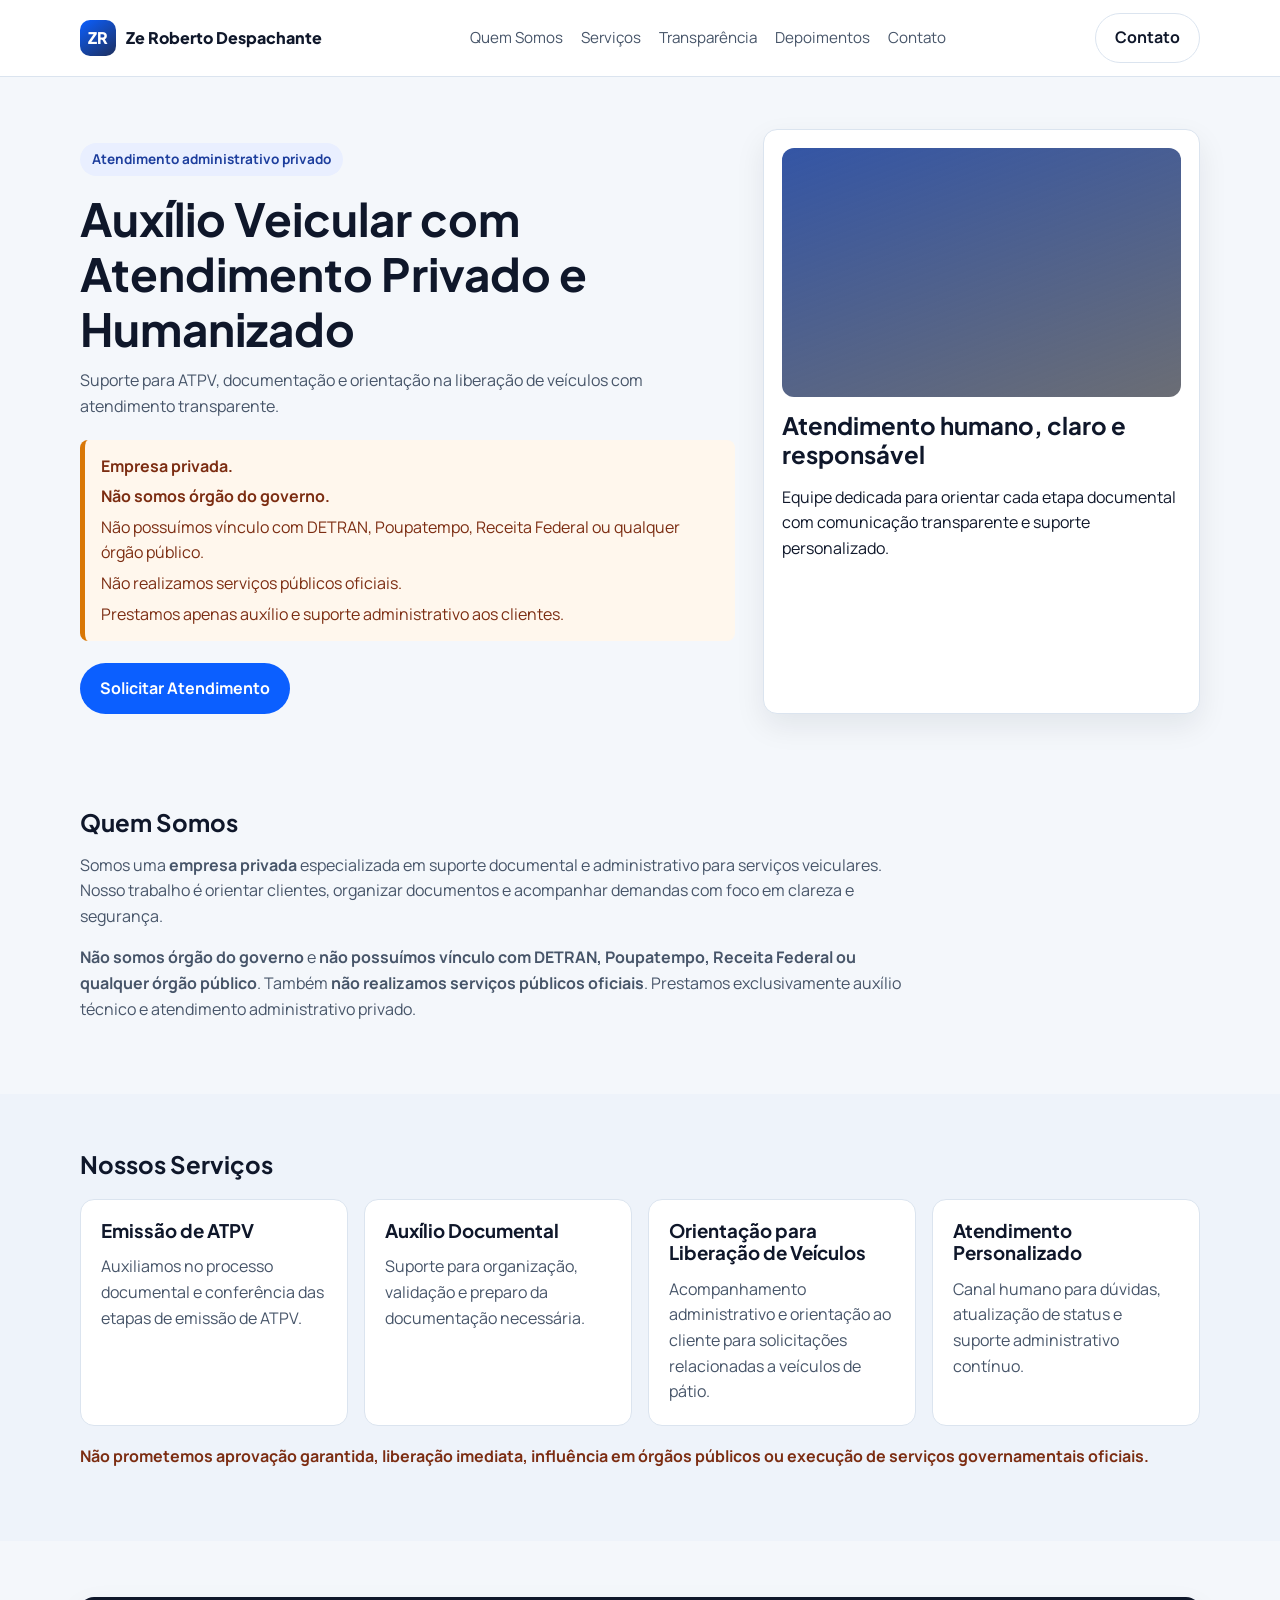
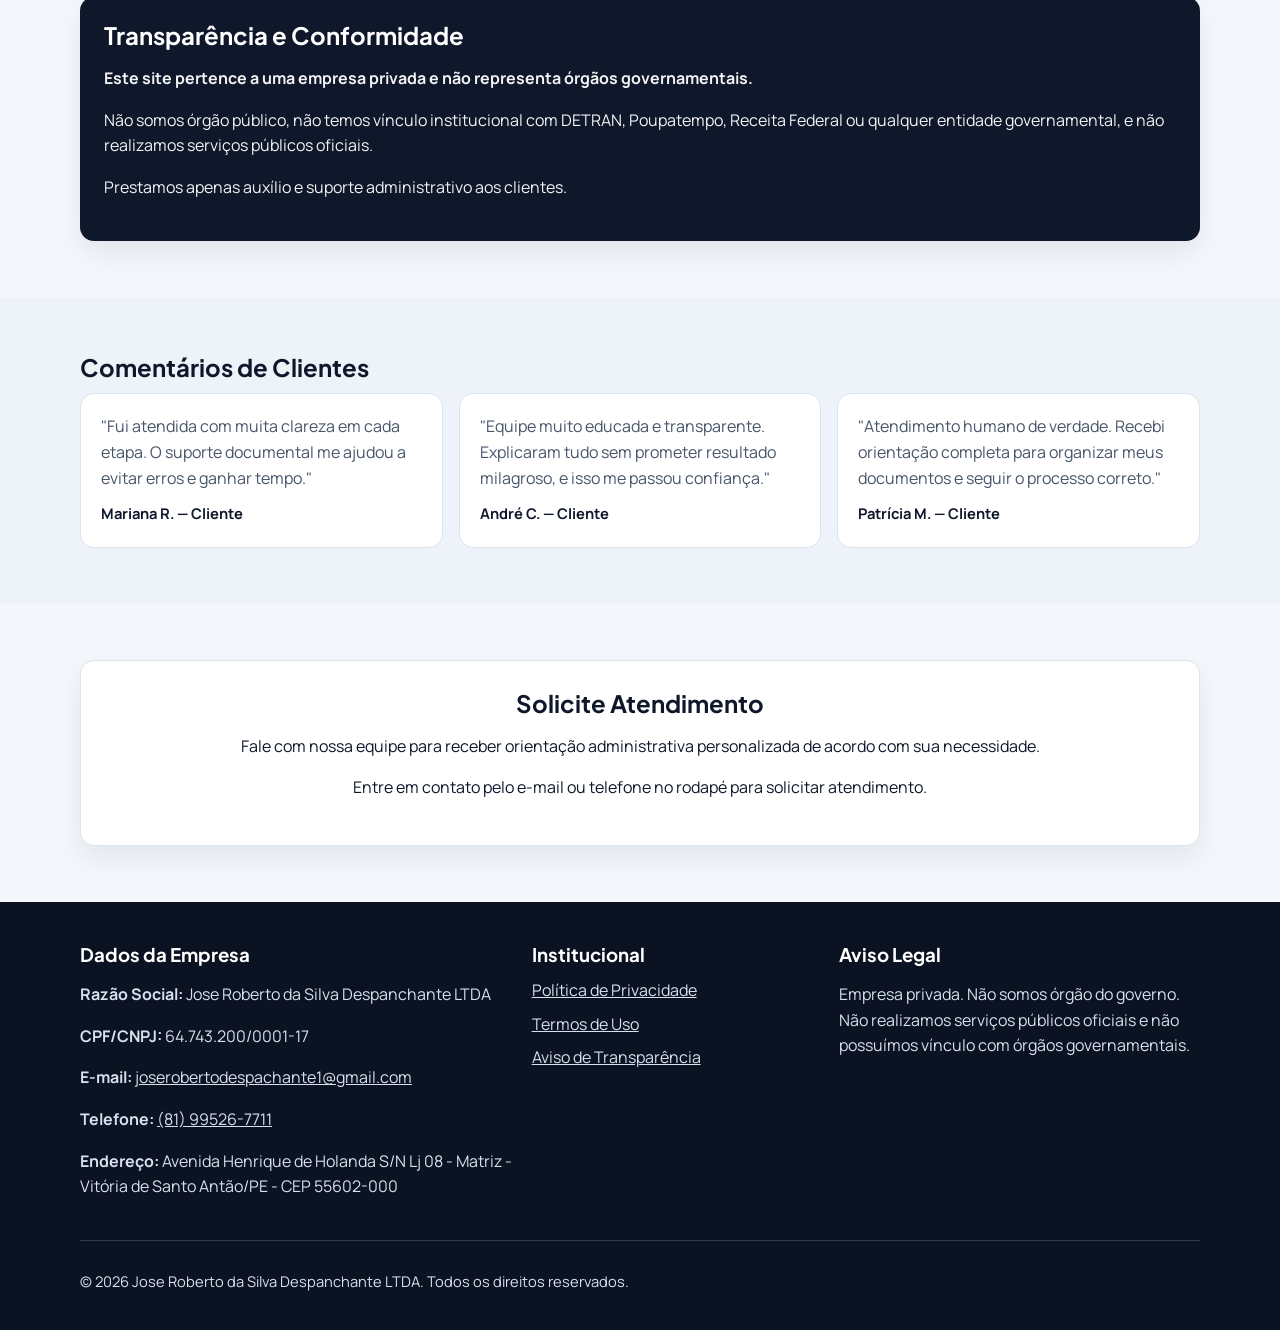
==== index.html @ d67fa652 "Add files via upload" ====
<!DOCTYPE html>
<html lang="pt-BR">
  <head>
    <meta charset="UTF-8" />
    <meta name="viewport" content="width=device-width, initial-scale=1.0" />
    <title>Ze Roberto Despachante | Atendimento Humanizado</title>
    <meta
      name="description"
      content="Empresa privada de auxílio veicular com suporte em ATPV, documentação e orientação administrativa para clientes."
    />
    <link rel="preconnect" href="https://fonts.googleapis.com" />
    <link rel="preconnect" href="https://fonts.gstatic.com" crossorigin />
    <link
      href="https://fonts.googleapis.com/css2?family=Manrope:wght@400;500;600;700;800&family=Plus+Jakarta+Sans:wght@500;600;700;800&display=swap"
      rel="stylesheet"
    />
    <link rel="stylesheet" href="./styles.css" />
  </head>
  <body>
    <header class="header">
      <div class="container nav">
        <a href="#inicio" class="logo" aria-label="Início">
          <span class="logo-mark">ZR</span>
          <span class="logo-text">Ze Roberto Despachante</span>
        </a>
        <nav class="menu" aria-label="Navegação principal">
          <a href="#quem-somos">Quem Somos</a>
          <a href="#servicos">Serviços</a>
          <a href="#transparencia">Transparência</a>
          <a href="#depoimentos">Depoimentos</a>
          <a href="#contato">Contato</a>
        </nav>
        <a class="btn btn-secondary" href="#contato">Contato</a>
      </div>
    </header>

    <main id="inicio">
      <section class="hero">
        <div class="container hero-grid">
          <div class="hero-content">
            <p class="badge">Atendimento administrativo privado</p>
            <h1>Auxílio Veicular com Atendimento Privado e Humanizado</h1>
            <p class="subtitle">
              Suporte para ATPV, documentação e orientação na liberação de veículos com atendimento
              transparente.
            </p>

            <div class="hero-alert">
              <p><strong>Empresa privada.</strong></p>
              <p><strong>Não somos órgão do governo.</strong></p>
              <p>
                Não possuímos vínculo com DETRAN, Poupatempo, Receita Federal ou qualquer órgão
                público.
              </p>
              <p>Não realizamos serviços públicos oficiais.</p>
              <p>Prestamos apenas auxílio e suporte administrativo aos clientes.</p>
            </div>

            <div class="hero-actions">
              <a class="btn btn-primary" href="#contato">Solicitar Atendimento</a>
            </div>
          </div>

          <aside class="hero-card" aria-label="Ambiente de atendimento">
            <div class="hero-card-image" role="img" aria-label="Escritório moderno com atendimento ao cliente"></div>
            <h2>Atendimento humano, claro e responsável</h2>
            <p>
              Equipe dedicada para orientar cada etapa documental com comunicação transparente e suporte
              personalizado.
            </p>
          </aside>
        </div>
      </section>

      <section id="quem-somos" class="section">
        <div class="container">
          <h2>Quem Somos</h2>
          <p class="section-text">
            Somos uma <strong>empresa privada</strong> especializada em suporte documental e
            administrativo para serviços veiculares. Nosso trabalho é orientar clientes, organizar
            documentos e acompanhar demandas com foco em clareza e segurança.
          </p>
          <p class="section-text">
            <strong>Não somos órgão do governo</strong> e
            <strong>não possuímos vínculo com DETRAN, Poupatempo, Receita Federal ou qualquer órgão público</strong>.
            Também <strong>não realizamos serviços públicos oficiais</strong>. Prestamos exclusivamente
            auxílio técnico e atendimento administrativo privado.
          </p>
        </div>
      </section>

      <section id="servicos" class="section alt">
        <div class="container">
          <h2>Nossos Serviços</h2>
          <div class="cards">
            <article class="card">
              <h3>Emissão de ATPV</h3>
              <p>Auxiliamos no processo documental e conferência das etapas de emissão de ATPV.</p>
            </article>
            <article class="card">
              <h3>Auxílio Documental</h3>
              <p>Suporte para organização, validação e preparo da documentação necessária.</p>
            </article>
            <article class="card">
              <h3>Orientação para Liberação de Veículos</h3>
              <p>
                Acompanhamento administrativo e orientação ao cliente para solicitações relacionadas a
                veículos de pátio.
              </p>
            </article>
            <article class="card">
              <h3>Atendimento Personalizado</h3>
              <p>Canal humano para dúvidas, atualização de status e suporte administrativo contínuo.</p>
            </article>
          </div>
          <p class="disclaimer-inline">
            Não prometemos aprovação garantida, liberação imediata, influência em órgãos públicos ou
            execução de serviços governamentais oficiais.
          </p>
        </div>
      </section>

      <section id="transparencia" class="section">
        <div class="container">
          <div class="transparency-box">
            <h2>Transparência e Conformidade</h2>
            <p>
              <strong>Este site pertence a uma empresa privada e não representa órgãos governamentais.</strong>
            </p>
            <p>
              Não somos órgão público, não temos vínculo institucional com DETRAN, Poupatempo, Receita
              Federal ou qualquer entidade governamental, e não realizamos serviços públicos oficiais.
            </p>
            <p>Prestamos apenas auxílio e suporte administrativo aos clientes.</p>
          </div>
        </div>
      </section>

      <section id="depoimentos" class="section alt">
        <div class="container">
          <h2>Comentários de Clientes</h2>
          <div class="testimonials">
            <article class="testimonial">
              <p>
                "Fui atendida com muita clareza em cada etapa. O suporte documental me ajudou a evitar
                erros e ganhar tempo."
              </p>
              <span>Mariana R. — Cliente</span>
            </article>
            <article class="testimonial">
              <p>
                "Equipe muito educada e transparente. Explicaram tudo sem prometer resultado milagroso,
                e isso me passou confiança."
              </p>
              <span>André C. — Cliente</span>
            </article>
            <article class="testimonial">
              <p>
                "Atendimento humano de verdade. Recebi orientação completa para organizar meus documentos
                e seguir o processo correto."
              </p>
              <span>Patrícia M. — Cliente</span>
            </article>
          </div>
        </div>
      </section>

      <section id="contato" class="section">
        <div class="container contact-box">
          <h2>Solicite Atendimento</h2>
          <p>
            Fale com nossa equipe para receber orientação administrativa personalizada de acordo com sua
            necessidade.
          </p>
          <p>
            Entre em contato pelo e-mail ou telefone no rodapé para solicitar atendimento.
          </p>
        </div>
      </section>
    </main>

    <footer class="footer">
      <div class="container footer-grid">
        <div>
          <h3>Dados da Empresa</h3>
          <p><strong>Razão Social:</strong> <span data-company-name></span></p>
          <p><strong>CPF/CNPJ:</strong> <span data-company-document></span></p>
          <p><strong>E-mail:</strong> <a data-company-email href="#"></a></p>
          <p><strong>Telefone:</strong> <a data-company-phone href="#"></a></p>
          <p><strong>Endereço:</strong> <span data-company-address></span></p>
        </div>
        <div>
          <h3>Institucional</h3>
          <ul>
            <li><a href="./politica-de-privacidade.html">Política de Privacidade</a></li>
            <li><a href="./termos-de-uso.html">Termos de Uso</a></li>
            <li><a href="./aviso-de-transparencia.html">Aviso de Transparência</a></li>
          </ul>
        </div>
        <div>
          <h3>Aviso Legal</h3>
          <p>
            Empresa privada. Não somos órgão do governo. Não realizamos serviços públicos oficiais e não
            possuímos vínculo com órgãos governamentais.
          </p>
        </div>
      </div>
      <div class="container footer-bottom">
        <p>© <span data-current-year></span> <span data-company-name></span>. Todos os direitos reservados.</p>
      </div>
    </footer>

    <script src="./script.js"></script>
  </body>
</html>
---- styles.css ----
:root {
  --bg: #f4f7fb;
  --surface: #ffffff;
  --ink: #0f172a;
  --muted: #475569;
  --primary: #0b5fff;
  --primary-dark: #0848c2;
  --accent: #00a86b;
  --border: #dbe4ef;
  --radius: 14px;
  --shadow: 0 12px 30px rgba(15, 23, 42, 0.08);
}

*,
*::before,
*::after {
  box-sizing: border-box;
}

html,
body {
  margin: 0;
  padding: 0;
}

body {
  font-family: "Manrope", sans-serif;
  color: var(--ink);
  background: var(--bg);
  line-height: 1.6;
}

a {
  color: inherit;
  text-decoration: none;
}

.container {
  width: min(1120px, 92%);
  margin: 0 auto;
}

.header {
  position: sticky;
  top: 0;
  z-index: 20;
  background: rgba(255, 255, 255, 0.95);
  border-bottom: 1px solid var(--border);
  backdrop-filter: blur(8px);
}

.nav {
  min-height: 76px;
  display: flex;
  align-items: center;
  justify-content: space-between;
  gap: 16px;
}

.logo {
  display: flex;
  align-items: center;
  gap: 10px;
  font-family: "Plus Jakarta Sans", sans-serif;
  font-weight: 800;
}

.logo-mark {
  display: inline-flex;
  align-items: center;
  justify-content: center;
  width: 36px;
  height: 36px;
  border-radius: 10px;
  color: #fff;
  background: linear-gradient(145deg, var(--primary), #1e2f5e);
}

.menu {
  display: flex;
  align-items: center;
  gap: 18px;
  font-size: 0.95rem;
  color: var(--muted);
}

.menu a:hover {
  color: var(--ink);
}

.btn {
  display: inline-flex;
  align-items: center;
  justify-content: center;
  border-radius: 999px;
  border: 1px solid transparent;
  padding: 0.72rem 1.2rem;
  font-weight: 700;
  transition: 0.2s ease;
}

.btn-primary {
  background: var(--primary);
  color: #fff;
}

.btn-primary:hover {
  background: var(--primary-dark);
}

.btn-secondary {
  border-color: var(--border);
  background: var(--surface);
  color: var(--ink);
}

.btn-secondary:hover {
  border-color: #b8c7db;
}

.hero {
  padding: 52px 0 38px;
}

.hero-grid {
  display: grid;
  grid-template-columns: 1.2fr 0.8fr;
  gap: 28px;
  align-items: stretch;
}

.badge {
  display: inline-flex;
  padding: 6px 12px;
  border-radius: 999px;
  background: #e9efff;
  color: #1d3e9d;
  font-weight: 700;
  font-size: 0.85rem;
  margin-bottom: 16px;
}

h1,
h2,
h3 {
  margin: 0 0 12px;
  line-height: 1.2;
  font-family: "Plus Jakarta Sans", sans-serif;
}

h1 {
  font-size: clamp(1.9rem, 4vw, 2.85rem);
}

.subtitle {
  margin: 0 0 20px;
  color: var(--muted);
  max-width: 68ch;
}

.hero-alert {
  border-left: 5px solid #d97706;
  background: #fff7ed;
  border-radius: 8px;
  padding: 14px 16px;
  margin-bottom: 22px;
  color: #7c2d12;
}

.hero-alert p {
  margin: 0 0 5px;
}

.hero-alert p:last-child {
  margin-bottom: 0;
}

.hero-actions {
  display: flex;
  flex-wrap: wrap;
  gap: 12px;
}

.hero-card {
  background: var(--surface);
  border: 1px solid var(--border);
  border-radius: var(--radius);
  padding: 18px;
  box-shadow: var(--shadow);
}

.hero-card-image {
  width: 100%;
  aspect-ratio: 16 / 10;
  border-radius: 12px;
  margin-bottom: 14px;
  background:
    linear-gradient(160deg, rgba(13, 53, 148, 0.84), rgba(8, 12, 24, 0.6)),
    url("https://images.unsplash.com/photo-1497366216548-37526070297c?auto=format&fit=crop&w=1200&q=80")
      center/cover no-repeat;
}

.section {
  padding: 56px 0;
}

.alt {
  background: #eef3fa;
}

.section-text {
  color: var(--muted);
  max-width: 84ch;
}

.cards {
  display: grid;
  grid-template-columns: repeat(4, 1fr);
  gap: 16px;
  margin-top: 20px;
}

.card {
  background: var(--surface);
  border: 1px solid var(--border);
  border-radius: var(--radius);
  padding: 20px;
}

.card p {
  color: var(--muted);
  margin: 0;
}

.disclaimer-inline {
  margin-top: 18px;
  font-weight: 700;
  color: #7c2d12;
}

.transparency-box {
  background: #0f172a;
  color: #fff;
  border-radius: var(--radius);
  padding: 24px;
  box-shadow: var(--shadow);
}

.transparency-box p {
  opacity: 0.95;
}

.testimonials {
  display: grid;
  grid-template-columns: repeat(3, 1fr);
  gap: 16px;
}

.testimonial {
  background: var(--surface);
  border: 1px solid var(--border);
  border-radius: var(--radius);
  padding: 20px;
}

.testimonial p {
  margin: 0 0 10px;
  color: var(--muted);
}

.testimonial span {
  font-weight: 700;
  font-size: 0.92rem;
}

.contact-box {
  text-align: center;
  background: var(--surface);
  border: 1px solid var(--border);
  border-radius: var(--radius);
  padding: 28px;
  box-shadow: var(--shadow);
}

.footer {
  background: #0b1222;
  color: #d8e0ef;
  padding-top: 42px;
}

.footer-grid {
  display: grid;
  grid-template-columns: 1.2fr 0.8fr 1fr;
  gap: 18px;
}

.footer h3 {
  color: #fff;
}

.footer ul {
  list-style: none;
  padding: 0;
  margin: 0;
}

.footer li {
  margin-bottom: 8px;
}

.footer a {
  text-decoration: underline;
}

.footer-bottom {
  border-top: 1px solid rgba(216, 224, 239, 0.2);
  margin-top: 24px;
  padding: 14px 0 22px;
  font-size: 0.92rem;
}

@media (max-width: 1024px) {
  .menu {
    display: none;
  }

  .hero-grid {
    grid-template-columns: 1fr;
  }

  .cards {
    grid-template-columns: repeat(2, 1fr);
  }

  .testimonials {
    grid-template-columns: 1fr;
  }

  .footer-grid {
    grid-template-columns: 1fr;
  }
}

@media (max-width: 640px) {
  .hero {
    padding-top: 30px;
  }

  .cards {
    grid-template-columns: 1fr;
  }

}
.main-content {
  display: none;
}

.white-wrap {
  min-height: 100vh;
  display: flex;
  flex-direction: column;
  justify-content: center;
  align-items: center;
  text-align: center;
  padding: 24px;
  background: #f4f7fb;
  color: #1f2937;
}

.white-wrap h2 {
  margin: 0 0 8px;
  font-size: 32px;
}

.white-wrap p {
  margin: 0;
  color: #4b5563;
}
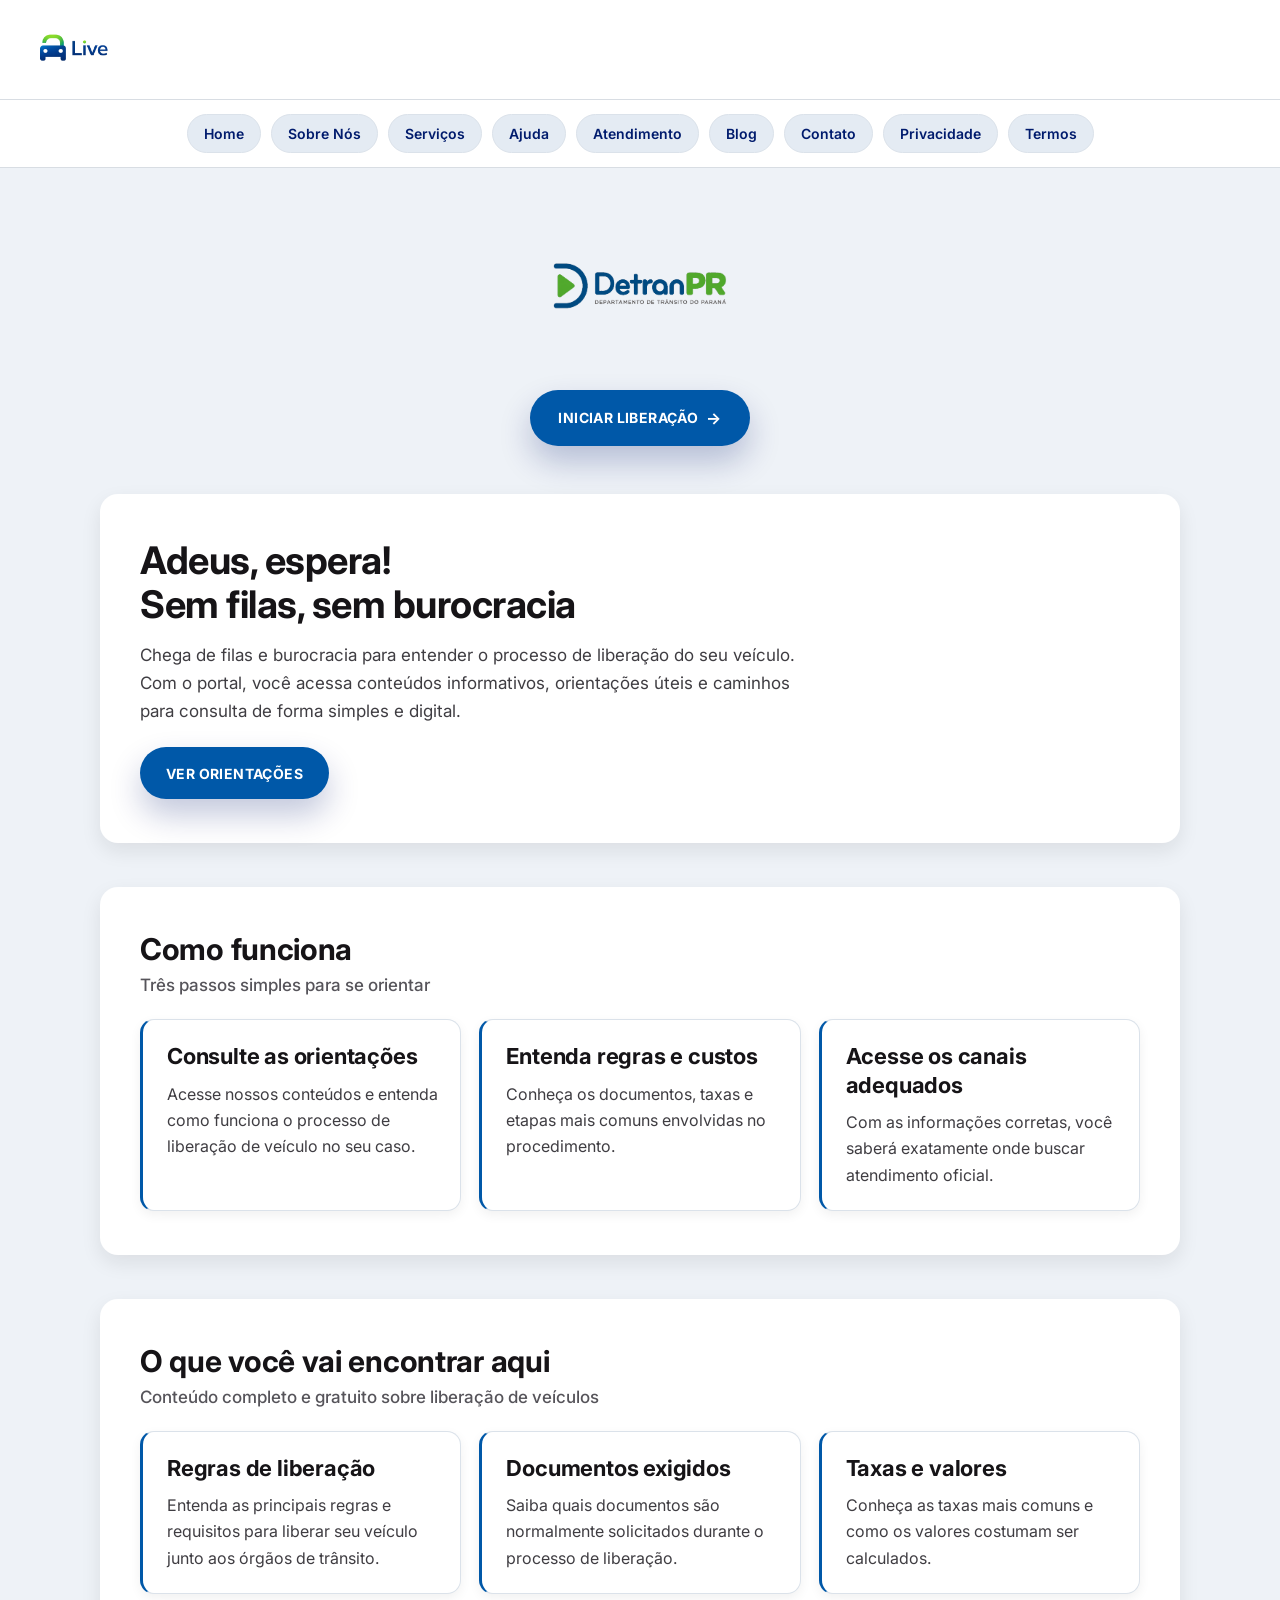
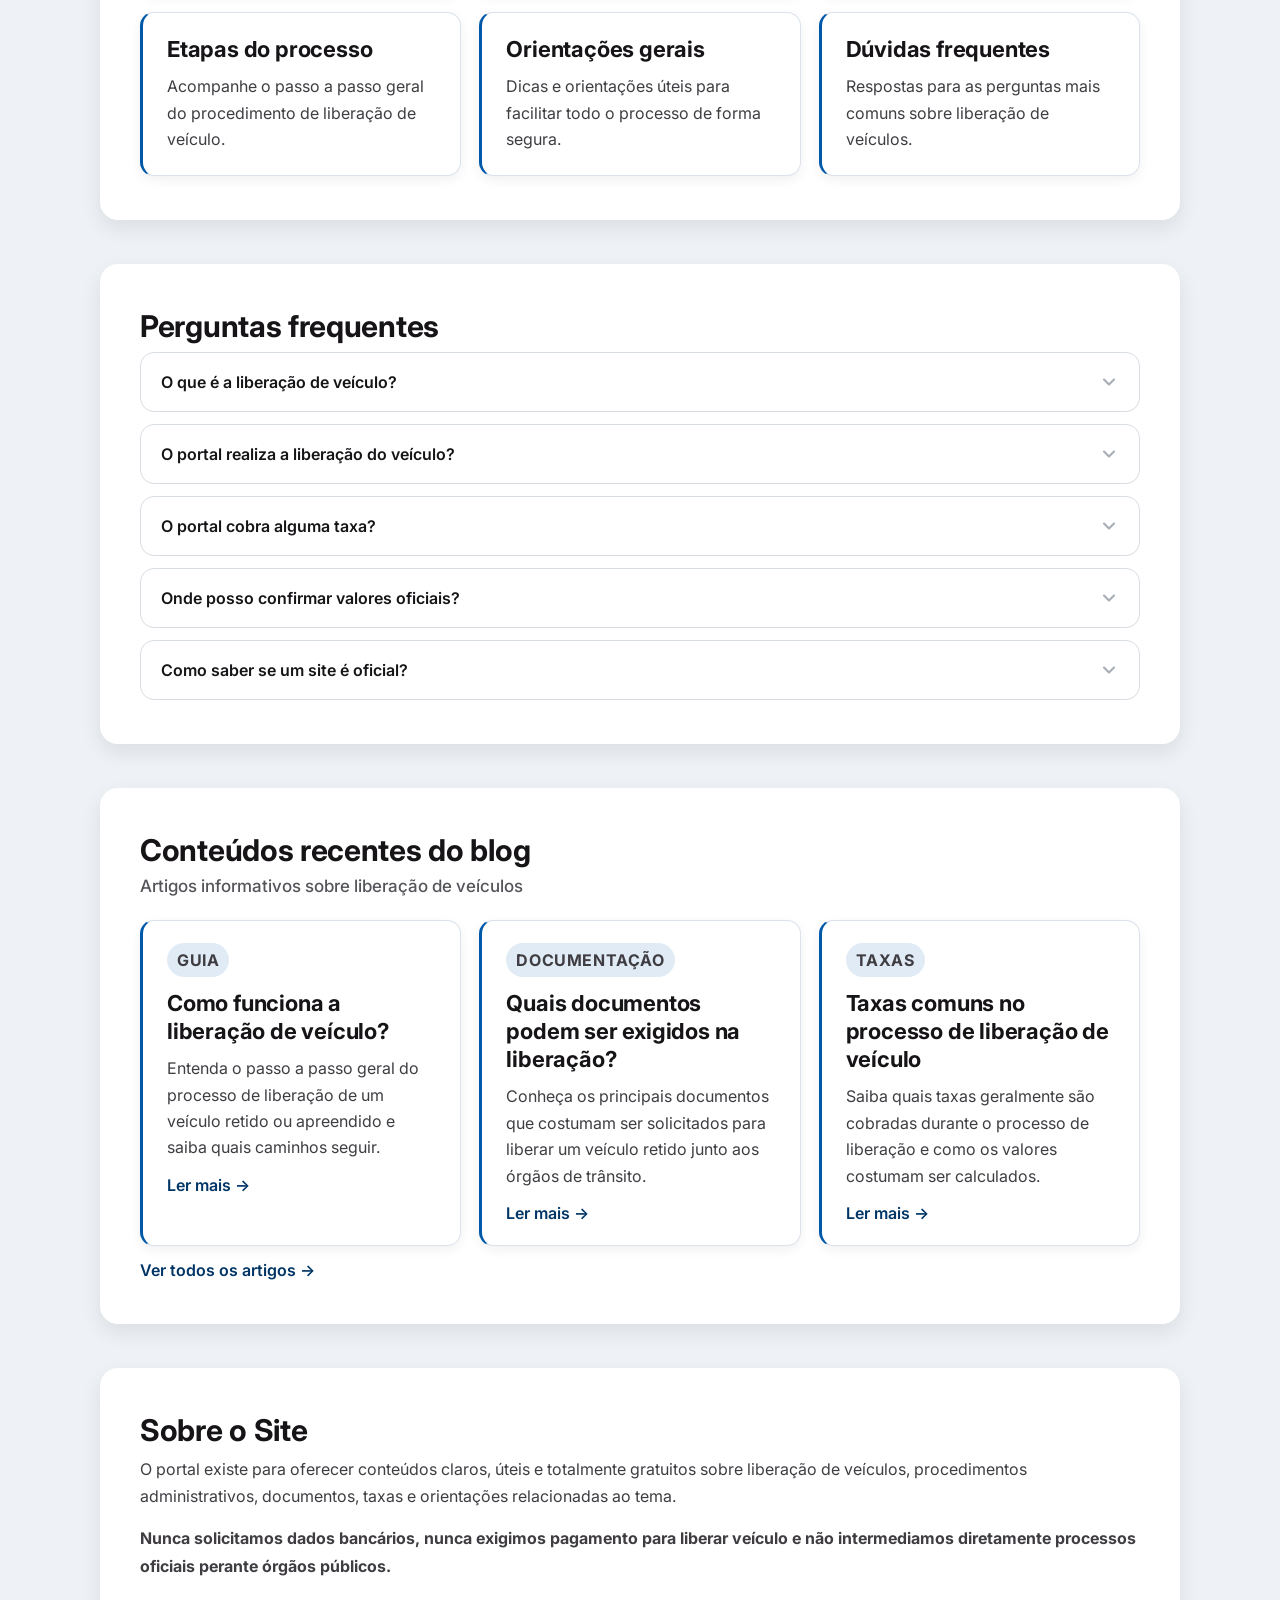
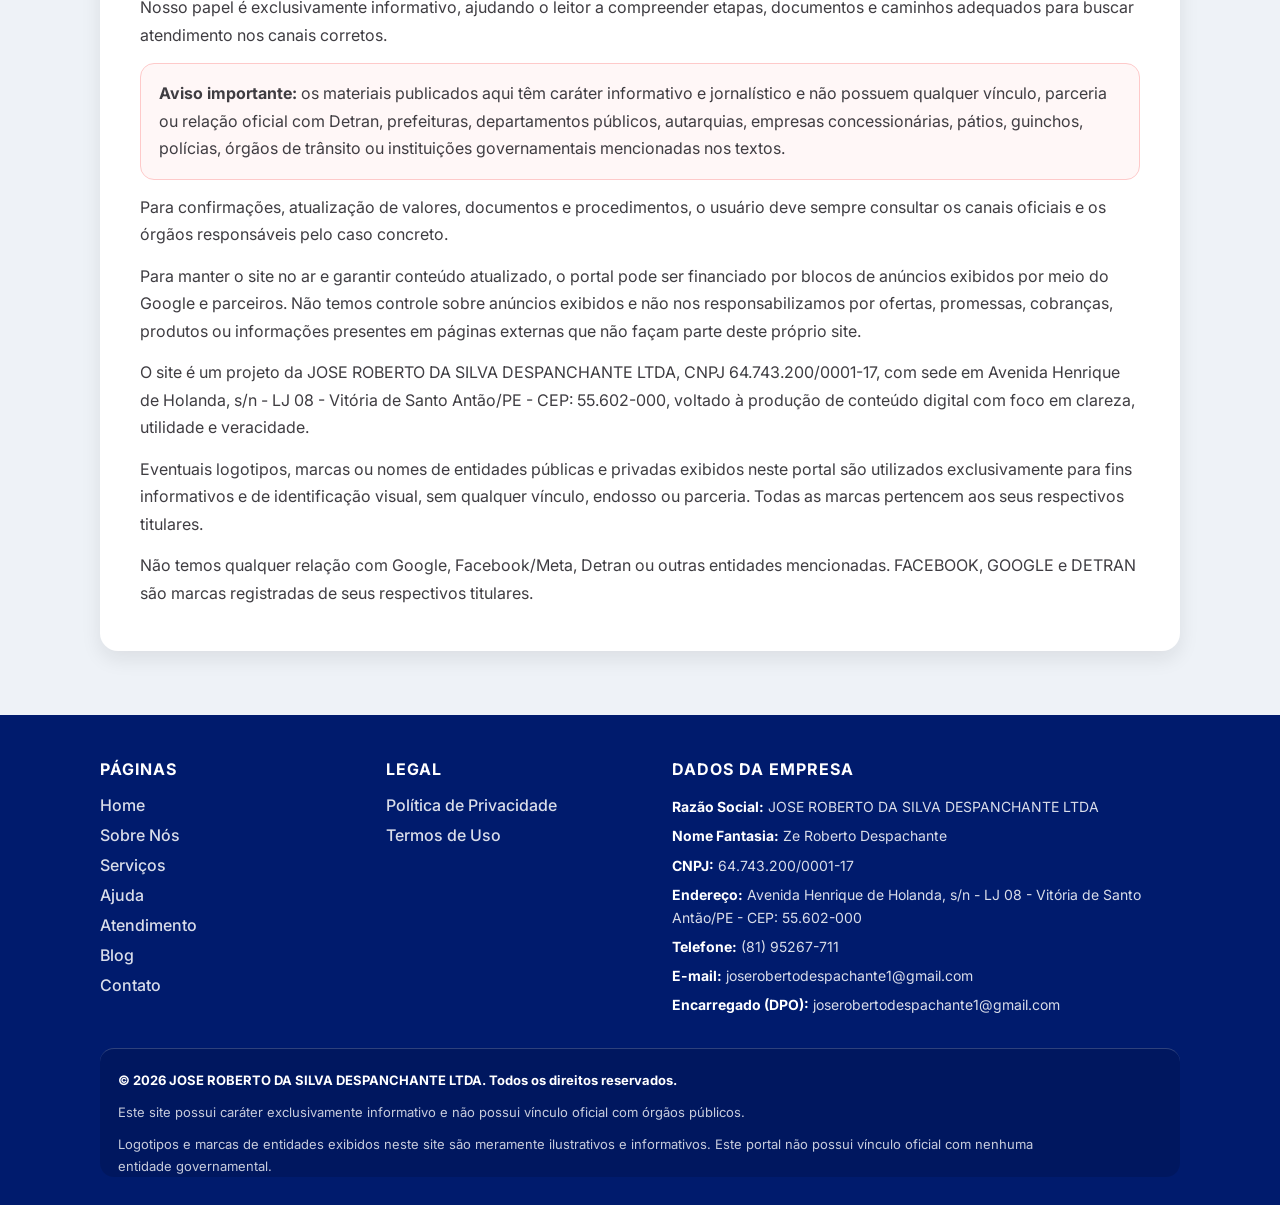
==== commit 0ec0bddd: "o que você alterou" ====
--- a/index.html
+++ b/index.html
@@ -1,215 +1,204 @@
-<!DOCTYPE html>
-<html lang="pt-BR">
-  <head>
-    <meta charset="UTF-8" />
-    <meta name="viewport" content="width=device-width, initial-scale=1.0" />
-    <title>Ze Roberto Despachante | Atendimento Humanizado</title>
-    <meta
-      name="description"
-      content="Empresa privada de auxílio veicular com suporte em ATPV, documentação e orientação administrativa para clientes."
-    />
-    <link rel="preconnect" href="https://fonts.googleapis.com" />
-    <link rel="preconnect" href="https://fonts.gstatic.com" crossorigin />
-    <link
-      href="https://fonts.googleapis.com/css2?family=Manrope:wght@400;500;600;700;800&family=Plus+Jakarta+Sans:wght@500;600;700;800&display=swap"
-      rel="stylesheet"
-    />
-    <link rel="stylesheet" href="./styles.css" />
-  </head>
-  <body>
-    <header class="header">
-      <div class="container nav">
-        <a href="#inicio" class="logo" aria-label="Início">
-          <span class="logo-mark">ZR</span>
-          <span class="logo-text">Ze Roberto Despachante</span>
-        </a>
-        <nav class="menu" aria-label="Navegação principal">
-          <a href="#quem-somos">Quem Somos</a>
-          <a href="#servicos">Serviços</a>
-          <a href="#transparencia">Transparência</a>
-          <a href="#depoimentos">Depoimentos</a>
-          <a href="#contato">Contato</a>
-        </nav>
-        <a class="btn btn-secondary" href="#contato">Contato</a>
-      </div>
-    </header>
-
-    <main id="inicio">
-      <section class="hero">
-        <div class="container hero-grid">
-          <div class="hero-content">
-            <p class="badge">Atendimento administrativo privado</p>
-            <h1>Auxílio Veicular com Atendimento Privado e Humanizado</h1>
-            <p class="subtitle">
-              Suporte para ATPV, documentação e orientação na liberação de veículos com atendimento
-              transparente.
-            </p>
-
-            <div class="hero-alert">
-              <p><strong>Empresa privada.</strong></p>
-              <p><strong>Não somos órgão do governo.</strong></p>
-              <p>
-                Não possuímos vínculo com DETRAN, Poupatempo, Receita Federal ou qualquer órgão
-                público.
-              </p>
-              <p>Não realizamos serviços públicos oficiais.</p>
-              <p>Prestamos apenas auxílio e suporte administrativo aos clientes.</p>
-            </div>
-
-            <div class="hero-actions">
-              <a class="btn btn-primary" href="#contato">Solicitar Atendimento</a>
-            </div>
-          </div>
-
-          <aside class="hero-card" aria-label="Ambiente de atendimento">
-            <div class="hero-card-image" role="img" aria-label="Escritório moderno com atendimento ao cliente"></div>
-            <h2>Atendimento humano, claro e responsável</h2>
-            <p>
-              Equipe dedicada para orientar cada etapa documental com comunicação transparente e suporte
-              personalizado.
-            </p>
-          </aside>
-        </div>
-      </section>
-
-      <section id="quem-somos" class="section">
-        <div class="container">
-          <h2>Quem Somos</h2>
-          <p class="section-text">
-            Somos uma <strong>empresa privada</strong> especializada em suporte documental e
-            administrativo para serviços veiculares. Nosso trabalho é orientar clientes, organizar
-            documentos e acompanhar demandas com foco em clareza e segurança.
-          </p>
-          <p class="section-text">
-            <strong>Não somos órgão do governo</strong> e
-            <strong>não possuímos vínculo com DETRAN, Poupatempo, Receita Federal ou qualquer órgão público</strong>.
-            Também <strong>não realizamos serviços públicos oficiais</strong>. Prestamos exclusivamente
-            auxílio técnico e atendimento administrativo privado.
-          </p>
-        </div>
-      </section>
-
-      <section id="servicos" class="section alt">
-        <div class="container">
-          <h2>Nossos Serviços</h2>
-          <div class="cards">
-            <article class="card">
-              <h3>Emissão de ATPV</h3>
-              <p>Auxiliamos no processo documental e conferência das etapas de emissão de ATPV.</p>
-            </article>
-            <article class="card">
-              <h3>Auxílio Documental</h3>
-              <p>Suporte para organização, validação e preparo da documentação necessária.</p>
-            </article>
-            <article class="card">
-              <h3>Orientação para Liberação de Veículos</h3>
-              <p>
-                Acompanhamento administrativo e orientação ao cliente para solicitações relacionadas a
-                veículos de pátio.
-              </p>
-            </article>
-            <article class="card">
-              <h3>Atendimento Personalizado</h3>
-              <p>Canal humano para dúvidas, atualização de status e suporte administrativo contínuo.</p>
-            </article>
-          </div>
-          <p class="disclaimer-inline">
-            Não prometemos aprovação garantida, liberação imediata, influência em órgãos públicos ou
-            execução de serviços governamentais oficiais.
-          </p>
-        </div>
-      </section>
-
-      <section id="transparencia" class="section">
-        <div class="container">
-          <div class="transparency-box">
-            <h2>Transparência e Conformidade</h2>
-            <p>
-              <strong>Este site pertence a uma empresa privada e não representa órgãos governamentais.</strong>
-            </p>
-            <p>
-              Não somos órgão público, não temos vínculo institucional com DETRAN, Poupatempo, Receita
-              Federal ou qualquer entidade governamental, e não realizamos serviços públicos oficiais.
-            </p>
-            <p>Prestamos apenas auxílio e suporte administrativo aos clientes.</p>
-          </div>
-        </div>
-      </section>
-
-      <section id="depoimentos" class="section alt">
-        <div class="container">
-          <h2>Comentários de Clientes</h2>
-          <div class="testimonials">
-            <article class="testimonial">
-              <p>
-                "Fui atendida com muita clareza em cada etapa. O suporte documental me ajudou a evitar
-                erros e ganhar tempo."
-              </p>
-              <span>Mariana R. — Cliente</span>
-            </article>
-            <article class="testimonial">
-              <p>
-                "Equipe muito educada e transparente. Explicaram tudo sem prometer resultado milagroso,
-                e isso me passou confiança."
-              </p>
-              <span>André C. — Cliente</span>
-            </article>
-            <article class="testimonial">
-              <p>
-                "Atendimento humano de verdade. Recebi orientação completa para organizar meus documentos
-                e seguir o processo correto."
-              </p>
-              <span>Patrícia M. — Cliente</span>
-            </article>
-          </div>
-        </div>
-      </section>
-
-      <section id="contato" class="section">
-        <div class="container contact-box">
-          <h2>Solicite Atendimento</h2>
-          <p>
-            Fale com nossa equipe para receber orientação administrativa personalizada de acordo com sua
-            necessidade.
-          </p>
-          <p>
-            Entre em contato pelo e-mail ou telefone no rodapé para solicitar atendimento.
-          </p>
-        </div>
-      </section>
-    </main>
-
-    <footer class="footer">
-      <div class="container footer-grid">
-        <div>
-          <h3>Dados da Empresa</h3>
-          <p><strong>Razão Social:</strong> <span data-company-name></span></p>
-          <p><strong>CPF/CNPJ:</strong> <span data-company-document></span></p>
-          <p><strong>E-mail:</strong> <a data-company-email href="#"></a></p>
-          <p><strong>Telefone:</strong> <a data-company-phone href="#"></a></p>
-          <p><strong>Endereço:</strong> <span data-company-address></span></p>
-        </div>
-        <div>
-          <h3>Institucional</h3>
-          <ul>
-            <li><a href="./politica-de-privacidade.html">Política de Privacidade</a></li>
-            <li><a href="./termos-de-uso.html">Termos de Uso</a></li>
-            <li><a href="./aviso-de-transparencia.html">Aviso de Transparência</a></li>
-          </ul>
-        </div>
-        <div>
-          <h3>Aviso Legal</h3>
-          <p>
-            Empresa privada. Não somos órgão do governo. Não realizamos serviços públicos oficiais e não
-            possuímos vínculo com órgãos governamentais.
-          </p>
-        </div>
-      </div>
-      <div class="container footer-bottom">
-        <p>© <span data-current-year></span> <span data-company-name></span>. Todos os direitos reservados.</p>
-      </div>
-    </footer>
-
-    <script src="./script.js"></script>
-  </body>
-</html>+<!DOCTYPE html>
+<html lang="pt-BR">
+<head>
+  <meta charset="UTF-8">
+  <meta name="viewport" content="width=device-width, initial-scale=1.0">
+  <title>Liberação de Veículos</title>
+  <link rel="preconnect" href="https://fonts.googleapis.com">
+  <link rel="preconnect" href="https://fonts.gstatic.com" crossorigin>
+  <link href="https://fonts.googleapis.com/css2?family=Inter:wght@400;500;600;700;800&display=swap" rel="stylesheet">
+  <link rel="stylesheet" href="style.css">
+      <!-- Google tag (gtag.js) -->
+<script async src="https://www.googletagmanager.com/gtag/js?id=AW-18147890763"></script>
+<script>
+  window.dataLayer = window.dataLayer || [];
+  function gtag(){dataLayer.push(arguments);}
+  gtag('js', new Date());
+
+  gtag('config', 'AW-18147890763');
+</script>
+</head>
+<body>
+  <a class="skip-link" href="#main-content">Pular para o conteúdo</a>
+  <header class="header">
+    <div class="header__left">
+      <img src="img/logo-liv.png" alt="Logo LIV" class="header__logo" width="180" height="75">
+    </div>
+    <div class="header__right">
+      <button class="header__hamburger" type="button" aria-label="Abrir menu" aria-expanded="false" aria-controls="primary-menu" data-menu-toggle>
+        <span></span>
+        <span></span>
+        <span></span>
+      </button>
+    </div>
+  </header>
+  <nav id="primary-menu" class="mobile-menu" aria-label="Menu principal" data-mobile-menu>
+    <a href="./" aria-current="page">Home</a>
+    <a href="sobre-nos/">Sobre Nós</a>
+    <a href="servicos/">Serviços</a>
+    <a href="ajuda/">Ajuda</a>
+    <a href="atendimento/">Atendimento</a>
+    <a href="blog/">Blog</a>
+    <a href="contato/">Contato</a>
+    <a href="privacidade/">Privacidade</a>
+    <a href="termos/">Termos</a>
+  </nav>
+  <img src="img/sp-logo.png" alt="Logo Detran SP" class="detran-logo">
+  <a href="consulta/" class="start-button">Iniciar liberação</a>
+
+  <main id="main-content" class="main-content">
+    <section class="section hero-text">
+      <h1>Adeus, espera!<br>Sem filas, sem burocracia</h1>
+      <p>
+        Chega de filas e burocracia para entender o processo de liberação do seu veículo.
+        Com o portal, você acessa conteúdos informativos, orientações úteis e caminhos
+        para consulta de forma simples e digital.
+      </p>
+      <a href="consulta/" class="secondary-button">Ver orientações</a>
+    </section>
+
+    <section class="section">
+      <h2>Como funciona</h2>
+      <h3>Três passos simples para se orientar</h3>
+      <div class="cards-grid">
+        <article class="card">
+          <h4>Consulte as orientações</h4>
+          <p>Acesse nossos conteúdos e entenda como funciona o processo de liberação de veículo no seu caso.</p>
+        </article>
+        <article class="card">
+          <h4>Entenda regras e custos</h4>
+          <p>Conheça os documentos, taxas e etapas mais comuns envolvidas no procedimento.</p>
+        </article>
+        <article class="card">
+          <h4>Acesse os canais adequados</h4>
+          <p>Com as informações corretas, você saberá exatamente onde buscar atendimento oficial.</p>
+        </article>
+      </div>
+    </section>
+
+    <section class="section">
+      <h2>O que você vai encontrar aqui</h2>
+      <h3>Conteúdo completo e gratuito sobre liberação de veículos</h3>
+      <div class="cards-grid cards-grid--three">
+        <article class="card"><h4>Regras de liberação</h4><p>Entenda as principais regras e requisitos para liberar seu veículo junto aos órgãos de trânsito.</p></article>
+        <article class="card"><h4>Documentos exigidos</h4><p>Saiba quais documentos são normalmente solicitados durante o processo de liberação.</p></article>
+        <article class="card"><h4>Taxas e valores</h4><p>Conheça as taxas mais comuns e como os valores costumam ser calculados.</p></article>
+        <article class="card"><h4>Etapas do processo</h4><p>Acompanhe o passo a passo geral do procedimento de liberação de veículo.</p></article>
+        <article class="card"><h4>Orientações gerais</h4><p>Dicas e orientações úteis para facilitar todo o processo de forma segura.</p></article>
+        <article class="card"><h4>Dúvidas frequentes</h4><p>Respostas para as perguntas mais comuns sobre liberação de veículos.</p></article>
+      </div>
+    </section>
+
+    <section class="section">
+      <h2>Perguntas frequentes</h2>
+      <div class="faq-list">
+        <details>
+          <summary>O que é a liberação de veículo?</summary>
+          <p>É o procedimento para regularizar e retirar um veículo retido ou apreendido, conforme as regras do órgão responsável.</p>
+        </details>
+        <details>
+          <summary>O portal realiza a liberação do veículo?</summary>
+          <p>Não. O portal tem função exclusivamente informativa e não intermedia processos oficiais.</p>
+        </details>
+        <details>
+          <summary>O portal cobra alguma taxa?</summary>
+          <p>Não. O conteúdo é gratuito e não há cobrança para acesso às orientações.</p>
+        </details>
+        <details>
+          <summary>Onde posso confirmar valores oficiais?</summary>
+          <p>Nos sites oficiais dos Detrans estaduais (domínio .gov.br) ou presencialmente nos postos de atendimento.</p>
+        </details>
+        <details>
+          <summary>Como saber se um site é oficial?</summary>
+          <p>Confira se o domínio é governamental (.gov.br) e valide as informações diretamente nos canais públicos oficiais.</p>
+        </details>
+      </div>
+    </section>
+
+    <section class="section">
+      <h2>Conteúdos recentes do blog</h2>
+      <h3>Artigos informativos sobre liberação de veículos</h3>
+      <div class="cards-grid">
+        <article class="card">
+          <p class="tag">Guia</p>
+          <h4>Como funciona a liberação de veículo?</h4>
+          <p>Entenda o passo a passo geral do processo de liberação de um veículo retido ou apreendido e saiba quais caminhos seguir.</p>
+          <a href="blog/como-funciona-liberacao-veiculo/" class="read-more">Ler mais →</a>
+        </article>
+        <article class="card">
+          <p class="tag">Documentação</p>
+          <h4>Quais documentos podem ser exigidos na liberação?</h4>
+          <p>Conheça os principais documentos que costumam ser solicitados para liberar um veículo retido junto aos órgãos de trânsito.</p>
+          <a href="blog/documentos-exigidos-liberacao/" class="read-more">Ler mais →</a>
+        </article>
+        <article class="card">
+          <p class="tag">Taxas</p>
+          <h4>Taxas comuns no processo de liberação de veículo</h4>
+          <p>Saiba quais taxas geralmente são cobradas durante o processo de liberação e como os valores costumam ser calculados.</p>
+          <a href="blog/taxas-comuns-liberacao/" class="read-more">Ler mais →</a>
+        </article>
+      </div>
+      <a href="blog/" class="all-articles">Ver todos os artigos →</a>
+    </section>
+
+    <section class="section about-section">
+      <h2>Sobre o Site</h2>
+      <p>O portal existe para oferecer conteúdos claros, úteis e totalmente gratuitos sobre liberação de veículos, procedimentos administrativos, documentos, taxas e orientações relacionadas ao tema.</p>
+      <p class="about-highlight">Nunca solicitamos dados bancários, nunca exigimos pagamento para liberar veículo e não intermediamos diretamente processos oficiais perante órgãos públicos.</p>
+      <p>Nosso papel é exclusivamente informativo, ajudando o leitor a compreender etapas, documentos e caminhos adequados para buscar atendimento nos canais corretos.</p>
+      <p class="about-warning"><strong>Aviso importante:</strong> os materiais publicados aqui têm caráter informativo e jornalístico e não possuem qualquer vínculo, parceria ou relação oficial com Detran, prefeituras, departamentos públicos, autarquias, empresas concessionárias, pátios, guinchos, polícias, órgãos de trânsito ou instituições governamentais mencionadas nos textos.</p>
+      <p>Para confirmações, atualização de valores, documentos e procedimentos, o usuário deve sempre consultar os canais oficiais e os órgãos responsáveis pelo caso concreto.</p>
+      <p>Para manter o site no ar e garantir conteúdo atualizado, o portal pode ser financiado por blocos de anúncios exibidos por meio do Google e parceiros. Não temos controle sobre anúncios exibidos e não nos responsabilizamos por ofertas, promessas, cobranças, produtos ou informações presentes em páginas externas que não façam parte deste próprio site.</p>
+      <p>O site é um projeto da <span data-site="razaoSocial"></span>, CNPJ <span data-site="cnpj"></span>, com sede em <span data-site="endereco"></span>, voltado à produção de conteúdo digital com foco em clareza, utilidade e veracidade.</p>
+      <p>Eventuais logotipos, marcas ou nomes de entidades públicas e privadas exibidos neste portal são utilizados exclusivamente para fins informativos e de identificação visual, sem qualquer vínculo, endosso ou parceria. Todas as marcas pertencem aos seus respectivos titulares.</p>
+      <p>Não temos qualquer relação com Google, Facebook/Meta, Detran ou outras entidades mencionadas. FACEBOOK, GOOGLE e DETRAN são marcas registradas de seus respectivos titulares.</p>
+    </section>
+  </main>
+
+  <footer class="site-footer">
+    <div class="footer-container">
+      <div class="footer-grid">
+        <section class="footer-column">
+          <h3>Páginas</h3>
+          <ul>
+            <li><a href="./">Home</a></li>
+            <li><a href="sobre-nos/">Sobre Nós</a></li>
+            <li><a href="servicos/">Serviços</a></li>
+            <li><a href="ajuda/">Ajuda</a></li>
+            <li><a href="atendimento/">Atendimento</a></li>
+            <li><a href="blog/">Blog</a></li>
+            <li><a href="contato/">Contato</a></li>
+          </ul>
+        </section>
+
+        <section class="footer-column">
+          <h3>Legal</h3>
+          <ul>
+            <li><a href="privacidade/">Política de Privacidade</a></li>
+            <li><a href="termos/">Termos de Uso</a></li>
+          </ul>
+        </section>
+
+        <section class="footer-column footer-company">
+          <h3>Dados da empresa</h3>
+          <p><strong>Razão Social:</strong> <span data-site="razaoSocial"></span></p>
+          <p><strong>Nome Fantasia:</strong> <span data-site="nomeFantasia"></span></p>
+          <p><strong>CNPJ:</strong> <span data-site="cnpj"></span></p>
+          <p><strong>Endereço:</strong> <span data-site="endereco"></span></p>
+          <p><strong>Telefone:</strong> <span data-site="telefone"></span></p>
+          <p><strong>E-mail:</strong> <span data-site="email"></span></p>
+          <p><strong>Encarregado (DPO):</strong> <span data-site="dpo"></span></p>
+        </section>
+      </div>
+
+      <div class="footer-bottom">
+        <p>© <span data-site="ano"></span> <span data-site="razaoSocial"></span>. Todos os direitos reservados.</p>
+        <p>Este site possui caráter exclusivamente informativo e não possui vínculo oficial com órgãos públicos.</p>
+        <p>Logotipos e marcas de entidades exibidos neste site são meramente ilustrativos e informativos. Este portal não possui vínculo oficial com nenhuma entidade governamental.</p>
+      </div>
+    </div>
+  </footer>
+  <script src="site-data.js"></script>
+  <script src="script.js"></script>
+</body>
+</html>
--- a/style.css
+++ b/style.css
@@ -0,0 +1,947 @@
+:root {
+  --color-primary: #0058a8;
+  --color-primary-hover: #00427f;
+  --color-primary-deep: #003566;
+  --color-primary-darker: #001b6d;
+  --color-primary-soft: #7aabcc;
+
+  --color-accent: #5ac42e;
+  --color-accent-hover: #4da828;
+
+  --color-bg-body: #eef2f7;
+  --color-bg-surface: #ffffff;
+  --color-bg-soft: #e4ebf3;
+
+  --color-text-strong: #161417;
+  --color-text-default: #2a282d;
+  --color-text-body: #3f3d42;
+  --color-text-muted: #56545a;
+  --color-text-soft: #a7adb5;
+
+  --color-border: #d8dde3;
+  --color-border-input: #c5cad1;
+  --color-border-soft: #dbe2ea;
+  --color-border-hover: #9eb4cc;
+
+  --shadow-sm: 0 4px 12px rgba(22, 20, 23, 0.06);
+  --shadow-md: 0 8px 20px rgba(22, 20, 23, 0.085);
+  --shadow-lg: 0 16px 32px rgba(0, 27, 109, 0.24);
+
+  --radius-sm: 10px;
+  --radius-md: 14px;
+  --radius-lg: 18px;
+  --radius-pill: 999px;
+
+  --space-section: 28px;
+  --space-section-lg: 44px;
+
+  --ease-out: cubic-bezier(0.22, 1, 0.36, 1);
+  --duration-fast: 180ms;
+  --duration-base: 280ms;
+
+  --focus-ring: 0 0 0 3px rgba(0, 88, 168, 0.35);
+}
+
+* {
+  box-sizing: border-box;
+  margin: 0;
+  padding: 0;
+}
+
+*:focus {
+  outline: none;
+}
+
+*:focus-visible {
+  outline: none;
+  box-shadow: var(--focus-ring);
+  border-radius: 6px;
+}
+
+@media (prefers-reduced-motion: reduce) {
+  *,
+  *::before,
+  *::after {
+    animation-duration: 0.01ms !important;
+    animation-iteration-count: 1 !important;
+    transition-duration: 0.01ms !important;
+    scroll-behavior: auto !important;
+  }
+}
+
+.skip-link {
+  position: absolute;
+  top: -100px;
+  left: 16px;
+  background-color: var(--color-primary);
+  color: #fff;
+  padding: 12px 18px;
+  border-radius: var(--radius-sm);
+  text-decoration: none;
+  font-weight: 700;
+  z-index: 1000;
+  transition: top var(--duration-fast) var(--ease-out);
+}
+
+.skip-link:focus {
+  top: 16px;
+}
+
+body {
+  font-family: "Inter", Arial, sans-serif;
+  color: var(--color-text-default);
+  background-color: var(--color-bg-body);
+}
+
+.header {
+  width: 100%;
+  display: flex;
+  align-items: center;
+  justify-content: space-between;
+  padding: 12px 16px;
+  background-color: #fff;
+}
+
+.header__logo {
+  height: 75px;
+  width: auto;
+  display: block;
+}
+
+.header__hamburger {
+  width: 30px;
+  height: 26px;
+  background: none;
+  border: none;
+  display: flex;
+  flex-direction: column;
+  justify-content: space-between;
+  cursor: pointer;
+}
+
+.header__hamburger span {
+  width: 100%;
+  height: 3px;
+  background-color: var(--color-text-strong);
+  border-radius: 2px;
+  display: block;
+}
+
+.mobile-menu {
+  display: none;
+  background-color: #fff;
+  border-top: 1px solid var(--color-border);
+  border-bottom: 1px solid var(--color-border);
+  padding: 8px 16px 12px;
+}
+
+.mobile-menu.is-open {
+  display: block;
+}
+
+.mobile-menu a {
+  display: block;
+  text-decoration: none;
+  color: var(--color-text-strong);
+  font-weight: 600;
+  padding: 10px 2px;
+}
+
+@media (min-width: 769px) {
+  .header__hamburger {
+    display: none;
+  }
+
+  .mobile-menu {
+    display: flex;
+    flex-wrap: wrap;
+    justify-content: center;
+    gap: 10px;
+    padding: 14px 16px;
+    background-color: #fff;
+    border-top: 1px solid var(--color-border);
+    border-bottom: 1px solid var(--color-border);
+  }
+
+  .mobile-menu a {
+    display: inline-flex;
+    align-items: center;
+    justify-content: center;
+    padding: 10px 16px;
+    border-radius: 999px;
+    border: 1px solid var(--color-border-soft);
+    background-color: var(--color-bg-soft);
+    color: var(--color-primary-darker);
+    font-size: 14px;
+    font-weight: 600;
+    transition: background-color 0.2s ease, color 0.2s ease, border-color 0.2s ease;
+  }
+
+  .mobile-menu a:hover {
+    background-color: var(--color-primary);
+    border-color: var(--color-primary);
+    color: #fff;
+  }
+}
+
+.detran-logo {
+  display: block;
+  margin: 45px auto 0;
+  width: 360px;
+  max-width: 100%;
+  height: auto;
+}
+
+.liv-logo-below {
+  display: none;
+}
+
+.start-button {
+  display: flex;
+  width: fit-content;
+  align-items: center;
+  justify-content: center;
+  gap: 8px;
+  margin: 32px auto 0;
+  background-color: var(--color-primary);
+  color: #fff;
+  border: none;
+  border-radius: var(--radius-pill);
+  min-width: 220px;
+  height: 56px;
+  padding: 0 28px;
+  font-family: "Inter", Arial, sans-serif;
+  font-size: 14px;
+  font-weight: 700;
+  text-transform: uppercase;
+  letter-spacing: 0.4px;
+  text-align: center;
+  cursor: pointer;
+  box-shadow: var(--shadow-lg);
+  transition: transform var(--duration-fast) var(--ease-out),
+    box-shadow var(--duration-fast) var(--ease-out),
+    background-color var(--duration-fast) var(--ease-out);
+}
+
+.start-button {
+  text-decoration: none;
+}
+
+.start-button::after {
+  content: "→";
+  display: inline-block;
+  font-size: 16px;
+  transition: transform var(--duration-fast) var(--ease-out);
+}
+
+.start-button:hover {
+  background-color: var(--color-primary-hover);
+  transform: translateY(-2px);
+  box-shadow: 0 20px 36px rgba(0, 27, 109, 0.32);
+}
+
+.start-button:hover::after {
+  transform: translateX(4px);
+}
+
+.start-button:focus-visible {
+  outline: none;
+  box-shadow: 0 12px 24px rgba(0, 88, 168, 0.28),
+    0 0 0 4px rgba(0, 88, 168, 0.38);
+}
+
+.home-hero-cta {
+  display: flex;
+  justify-content: center;
+  margin: 0 auto 12px;
+}
+
+.main-content {
+  width: min(1080px, 92%);
+  margin: 48px auto 64px;
+}
+
+.section {
+  background-color: var(--color-bg-surface);
+  border-radius: var(--radius-lg);
+  padding: 36px 28px;
+  margin-top: var(--space-section);
+  box-shadow: var(--shadow-md);
+}
+
+.section + .section {
+  margin-top: var(--space-section-lg);
+}
+
+@media (min-width: 769px) {
+  .section {
+    padding: 44px 40px;
+  }
+}
+
+.hero-text h1 {
+  font-size: clamp(28px, 4vw, 38px);
+  line-height: 1.18;
+  margin-bottom: 14px;
+  color: var(--color-text-strong);
+  letter-spacing: -0.5px;
+}
+
+.hero-text p {
+  font-size: 17px;
+  line-height: 1.65;
+  color: var(--color-text-body);
+  max-width: 62ch;
+}
+
+.secondary-button {
+  display: inline-flex;
+  align-items: center;
+  justify-content: center;
+  gap: 8px;
+  margin-top: 22px;
+  border: none;
+  background-color: var(--color-primary);
+  color: #fff;
+  text-decoration: none;
+  font-family: "Inter", Arial, sans-serif;
+  font-size: 14px;
+  font-weight: 700;
+  text-transform: uppercase;
+  letter-spacing: 0.4px;
+  border-radius: var(--radius-pill);
+  cursor: pointer;
+  min-height: 52px;
+  padding: 0 26px;
+  box-shadow: var(--shadow-lg);
+  transition: transform var(--duration-fast) var(--ease-out),
+    box-shadow var(--duration-fast) var(--ease-out),
+    background-color var(--duration-fast) var(--ease-out);
+}
+
+.secondary-button:hover {
+  background-color: var(--color-primary-hover);
+  transform: translateY(-2px);
+  box-shadow: 0 20px 36px rgba(0, 27, 109, 0.32);
+}
+
+.secondary-button:focus-visible {
+  outline: none;
+  box-shadow: var(--shadow-lg), 0 0 0 4px rgba(0, 88, 168, 0.38);
+}
+
+.contact-actions {
+  display: flex;
+  justify-content: center;
+  align-items: center;
+  flex-wrap: wrap;
+  gap: 10px;
+  margin-bottom: 14px;
+}
+
+.contact-actions .secondary-button {
+  display: inline-flex;
+  align-items: center;
+  justify-content: center;
+  min-height: 38px;
+  padding: 0 14px;
+  font-size: 12px;
+  font-weight: 600;
+  text-transform: none;
+  letter-spacing: 0;
+  text-decoration: none;
+  color: var(--color-text-strong);
+  background-color: #fff;
+  border: 1px solid var(--color-border-input);
+  box-shadow: none;
+}
+
+.contact-actions .secondary-button.is-primary {
+  background-color: var(--color-primary);
+  border-color: var(--color-primary);
+  color: #fff;
+}
+
+.contact-actions + .about-warning {
+  text-align: center;
+}
+
+.section h2 {
+  font-size: clamp(24px, 3vw, 30px);
+  color: var(--color-text-strong);
+  margin-bottom: 8px;
+  letter-spacing: -0.3px;
+}
+
+.section h3 {
+  font-size: 17px;
+  font-weight: 500;
+  color: var(--color-text-muted);
+  margin-bottom: 24px;
+}
+
+.cards-grid {
+  display: grid;
+  grid-template-columns: repeat(auto-fit, minmax(240px, 1fr));
+  gap: 18px;
+}
+
+@media (min-width: 769px) {
+  .cards-grid--three {
+    grid-template-columns: repeat(3, minmax(0, 1fr));
+  }
+}
+
+.card {
+  position: relative;
+  background-color: var(--color-bg-surface);
+  border: 1px solid var(--color-border-soft);
+  border-left: 3px solid var(--color-primary);
+  border-radius: var(--radius-md);
+  padding: 22px 22px 22px 24px;
+  box-shadow: var(--shadow-sm);
+  transition: transform var(--duration-base) var(--ease-out),
+    box-shadow var(--duration-base) var(--ease-out),
+    border-color var(--duration-base) var(--ease-out),
+    background-color var(--duration-base) var(--ease-out);
+}
+
+.card:hover {
+  transform: translateY(-3px);
+  border-color: var(--color-border-hover);
+  border-left-color: var(--color-primary-hover);
+  background-color: var(--color-bg-soft);
+  box-shadow: var(--shadow-lg);
+}
+
+.card h4 {
+  font-size: 22px;
+  color: var(--color-text-strong);
+  line-height: 1.28;
+  margin-bottom: 10px;
+  letter-spacing: -0.2px;
+}
+
+.card p {
+  color: var(--color-text-body);
+  line-height: 1.65;
+  font-size: 16px;
+}
+
+.faq-list details {
+  background-color: var(--color-bg-surface);
+  border: 1px solid var(--color-border);
+  border-radius: var(--radius-md);
+  padding: 0;
+  overflow: hidden;
+  transition: border-color var(--duration-fast) var(--ease-out),
+    box-shadow var(--duration-fast) var(--ease-out);
+}
+
+.faq-list details:hover {
+  border-color: var(--color-border-hover);
+}
+
+.faq-list details[open] {
+  border-color: var(--color-primary);
+  box-shadow: var(--shadow-sm);
+}
+
+.faq-list details + details {
+  margin-top: 12px;
+}
+
+.faq-list summary {
+  list-style: none;
+  display: flex;
+  align-items: center;
+  justify-content: space-between;
+  gap: 12px;
+  min-height: 58px;
+  padding: 16px 20px;
+  cursor: pointer;
+  font-weight: 600;
+  color: var(--color-text-strong);
+  font-size: 16px;
+}
+
+.faq-list summary::-webkit-details-marker {
+  display: none;
+}
+
+.faq-list summary::after {
+  content: "";
+  flex-shrink: 0;
+  width: 20px;
+  height: 20px;
+  background-image: url("data:image/svg+xml;utf8,<svg xmlns='http://www.w3.org/2000/svg' viewBox='0 0 24 24' fill='none' stroke='%23A7ADB5' stroke-width='2.5' stroke-linecap='round' stroke-linejoin='round'><polyline points='6 9 12 15 18 9'/></svg>");
+  background-repeat: no-repeat;
+  background-position: center;
+  background-size: contain;
+  transition: transform var(--duration-base) var(--ease-out);
+}
+
+.faq-list details[open] summary::after {
+  transform: rotate(180deg);
+}
+
+.faq-list p {
+  margin: 0;
+  padding: 14px 20px 18px;
+  border-top: 1px solid var(--color-border);
+  color: var(--color-text-body);
+  line-height: 1.65;
+  font-size: 15px;
+}
+
+.tag {
+  display: inline-block;
+  color: var(--color-primary-deep);
+  background-color: rgba(0, 88, 168, 0.12);
+  font-size: 11px;
+  font-weight: 700;
+  letter-spacing: 0.6px;
+  text-transform: uppercase;
+  padding: 4px 10px;
+  border-radius: var(--radius-pill);
+  margin-bottom: 12px;
+}
+
+.post-date {
+  color: var(--color-text-soft);
+  font-size: 13px;
+  font-weight: 500;
+  margin-bottom: 12px;
+}
+
+.contact-layout {
+  display: grid;
+  grid-template-columns: 1.5fr 1fr;
+  gap: 18px;
+}
+
+.contact-form {
+  display: grid;
+  gap: 10px;
+}
+
+.contact-form label {
+  font-size: 14px;
+  font-weight: 600;
+  color: var(--color-text-strong);
+}
+
+.contact-form input,
+.contact-form textarea {
+  width: 100%;
+  border: 1px solid var(--color-border-input);
+  border-radius: var(--radius-sm);
+  padding: 12px 14px;
+  font: inherit;
+  color: var(--color-text-strong);
+  background-color: var(--color-bg-surface);
+  transition: border-color var(--duration-fast) var(--ease-out),
+    box-shadow var(--duration-fast) var(--ease-out);
+}
+
+.contact-form input:focus-visible,
+.contact-form textarea:focus-visible {
+  outline: none;
+  border-color: var(--color-primary);
+  box-shadow: 0 0 0 3px rgba(0, 88, 168, 0.22);
+}
+
+.contact-form textarea {
+  min-height: 140px;
+  resize: vertical;
+}
+
+.contact-form .secondary-button {
+  justify-self: start;
+  text-transform: none;
+  letter-spacing: 0;
+}
+
+.contact-info-title {
+  margin-top: 12px;
+  font-weight: 700;
+  color: var(--color-text-strong);
+}
+
+.read-more,
+.all-articles {
+  display: inline-flex;
+  align-items: center;
+  gap: 4px;
+  margin-top: 14px;
+  color: var(--color-primary-deep);
+  text-decoration: none;
+  font-weight: 600;
+  transition: gap var(--duration-fast) var(--ease-out),
+    color var(--duration-fast) var(--ease-out);
+}
+
+.read-more:hover,
+.all-articles:hover {
+  color: var(--color-primary-darker);
+  gap: 10px;
+}
+
+.blog-article {
+  width: min(820px, 100%);
+  margin: 0 auto;
+  padding: 34px 30px;
+}
+
+.blog-article h2 {
+  font-size: clamp(28px, 4vw, 38px);
+  line-height: 1.15;
+  margin-bottom: 6px;
+}
+
+.blog-article .post-date {
+  margin-bottom: 24px;
+  font-size: 14px;
+}
+
+.blog-article h3 {
+  margin-top: 26px;
+  margin-bottom: 10px;
+  color: var(--color-text-strong);
+  font-size: 24px;
+  font-weight: 700;
+}
+
+.blog-article p {
+  color: var(--color-text-body);
+  font-size: 20px;
+  line-height: 1.7;
+}
+
+.blog-article ul,
+.blog-article ol {
+  margin: 14px 0 0 24px;
+  color: var(--color-text-default);
+}
+
+.blog-article li + li {
+  margin-top: 8px;
+}
+
+.blog-article li {
+  font-size: 20px;
+  line-height: 1.65;
+}
+
+.blog-article .blog-note {
+  margin-top: 24px;
+  background: linear-gradient(180deg, #eef2f7 0%, #e3eaf2 100%);
+  border: 1px solid var(--color-border-hover);
+  border-radius: 14px;
+  padding: 16px 18px;
+}
+
+.blog-article .blog-note p {
+  font-size: 18px;
+  color: var(--color-text-body);
+}
+
+.blog-article .all-articles {
+  margin-top: 24px;
+}
+
+.blog-listing {
+  padding: 32px 26px;
+}
+
+.blog-listing h2 {
+  margin-bottom: 4px;
+}
+
+.blog-listing h3 {
+  margin-bottom: 22px;
+  font-weight: 500;
+}
+
+.blog-list-grid {
+  grid-template-columns: repeat(3, minmax(0, 1fr));
+  gap: 18px;
+}
+
+.blog-card {
+  height: 100%;
+  display: flex;
+  flex-direction: column;
+  padding: 22px 22px 22px 24px;
+  border: 1px solid var(--color-border-soft);
+  border-left: 3px solid var(--color-primary);
+  background-color: var(--color-bg-surface);
+  box-shadow: var(--shadow-sm);
+  transition: transform var(--duration-base) var(--ease-out),
+    box-shadow var(--duration-base) var(--ease-out),
+    border-color var(--duration-base) var(--ease-out),
+    background-color var(--duration-base) var(--ease-out);
+}
+
+.blog-card:hover {
+  transform: translateY(-3px);
+  border-color: var(--color-border-hover);
+  border-left-color: var(--color-primary-hover);
+  background-color: var(--color-bg-soft);
+  box-shadow: var(--shadow-lg);
+}
+
+.blog-card .tag {
+  margin-bottom: 6px;
+}
+
+.blog-card .post-date {
+  margin-bottom: 12px;
+}
+
+.blog-card h4 {
+  font-size: 19px;
+  line-height: 1.24;
+  margin-bottom: 10px;
+}
+
+.blog-card > p:not(.tag):not(.post-date) {
+  font-size: 17px;
+  line-height: 1.6;
+}
+
+.blog-card .read-more {
+  margin-top: auto;
+  padding-top: 14px;
+}
+
+.about-section p {
+  line-height: 1.72;
+  color: var(--color-text-body);
+  font-size: 16px;
+}
+
+.about-section p + p {
+  margin-top: 14px;
+}
+
+.about-highlight {
+  font-weight: 700;
+  color: var(--color-text-strong);
+}
+
+.about-warning {
+  background-color: #fff7f7;
+  border: 1px solid #fecaca;
+  border-radius: var(--radius-md);
+  padding: 16px 18px;
+  color: var(--color-text-strong);
+}
+
+.site-footer {
+  margin-top: 56px;
+  background-color: var(--color-primary-darker);
+  color: rgba(255, 255, 255, 0.92);
+}
+
+.footer-container {
+  width: min(1080px, 92%);
+  margin: 0 auto;
+  padding: 44px 0 28px;
+}
+
+.footer-grid {
+  display: grid;
+  grid-template-columns: 1fr 1fr 2fr;
+  gap: 32px;
+}
+
+.footer-column h3 {
+  font-size: 16px;
+  margin-bottom: 16px;
+  color: #fff;
+  text-transform: uppercase;
+  letter-spacing: 1px;
+  font-weight: 700;
+}
+
+.footer-column ul {
+  list-style: none;
+}
+
+.footer-column li + li {
+  margin-top: 10px;
+}
+
+.footer-column a {
+  color: rgba(255, 255, 255, 0.85);
+  text-decoration: none;
+  font-weight: 500;
+  transition: color var(--duration-fast) var(--ease-out);
+}
+
+.footer-column a:hover {
+  color: #fff;
+  text-decoration: underline;
+  text-underline-offset: 3px;
+}
+
+.footer-company p {
+  font-size: 14px;
+  line-height: 1.65;
+  color: rgba(255, 255, 255, 0.85);
+}
+
+.footer-company p strong {
+  color: #fff;
+}
+
+.footer-company p + p {
+  margin-top: 6px;
+}
+
+.footer-bottom {
+  margin-top: 32px;
+  padding: 20px 18px 0;
+  border-top: 1px solid rgba(255, 255, 255, 0.18);
+  background-color: rgba(0, 0, 0, 0.12);
+  border-radius: var(--radius-md);
+}
+
+/* Keep simple article footers from inheriting "full footer card" spacing. */
+.footer-container > .footer-bottom:only-child {
+  margin-top: 0;
+  padding-top: 0;
+  border-top: none;
+  background-color: transparent;
+  border-radius: 0;
+}
+
+.footer-bottom p {
+  font-size: 13px;
+  line-height: 1.7;
+  color: rgba(255, 255, 255, 0.78);
+  max-width: 920px;
+}
+
+.footer-bottom p + p {
+  margin-top: 10px;
+}
+
+.footer-bottom p:first-child {
+  font-weight: 700;
+  color: #fff;
+}
+
+@media (max-width: 768px) {
+  .header__logo {
+    height: 62px;
+    width: auto;
+  }
+
+  .detran-logo {
+    width: 400px;
+  }
+
+  .section {
+    padding: 26px 18px;
+  }
+
+  .blog-article {
+    padding: 22px 18px;
+  }
+
+  .blog-article p,
+  .blog-article li {
+    font-size: 18px;
+  }
+
+  .blog-article h3 {
+    font-size: 22px;
+  }
+
+  .blog-listing {
+    padding: 22px 16px;
+  }
+
+  .blog-list-grid {
+    grid-template-columns: 1fr;
+    gap: 14px;
+  }
+
+  .blog-card h4 {
+    font-size: 19px;
+  }
+
+  .blog-card > p:not(.tag):not(.post-date) {
+    font-size: 16px;
+  }
+
+  .hero-text p,
+  .card p,
+  .about-section p {
+    font-size: 15px;
+    line-height: 1.75;
+  }
+
+  .card h4 {
+    font-size: 22px;
+  }
+
+  .faq-list summary {
+    padding: 14px 14px;
+    font-size: 15px;
+  }
+
+  .faq-list p {
+    padding: 0 14px 14px;
+    font-size: 14px;
+    line-height: 1.7;
+  }
+
+  .start-button {
+    width: 240px;
+    height: 74px;
+    line-height: 74px;
+    font-size: 14px;
+  }
+
+  .contact-actions .secondary-button {
+    min-height: 36px;
+    font-size: 11px;
+    padding: 0 12px;
+  }
+
+  .contact-layout {
+    grid-template-columns: 1fr;
+  }
+
+  .footer-grid {
+    grid-template-columns: 1fr;
+    gap: 20px;
+  }
+
+  .footer-column h3 {
+    font-size: 18px;
+  }
+
+  .footer-company p,
+  .footer-bottom p {
+    font-size: 13px;
+  }
+
+  .footer-bottom {
+    margin-top: 20px;
+    padding: 14px 12px 0;
+  }
+
+  .footer-bottom p {
+    line-height: 1.65;
+  }
+}
+
+@media (min-width: 769px) and (max-width: 1100px) {
+  .blog-list-grid {
+    grid-template-columns: repeat(2, minmax(0, 1fr));
+  }
+}
